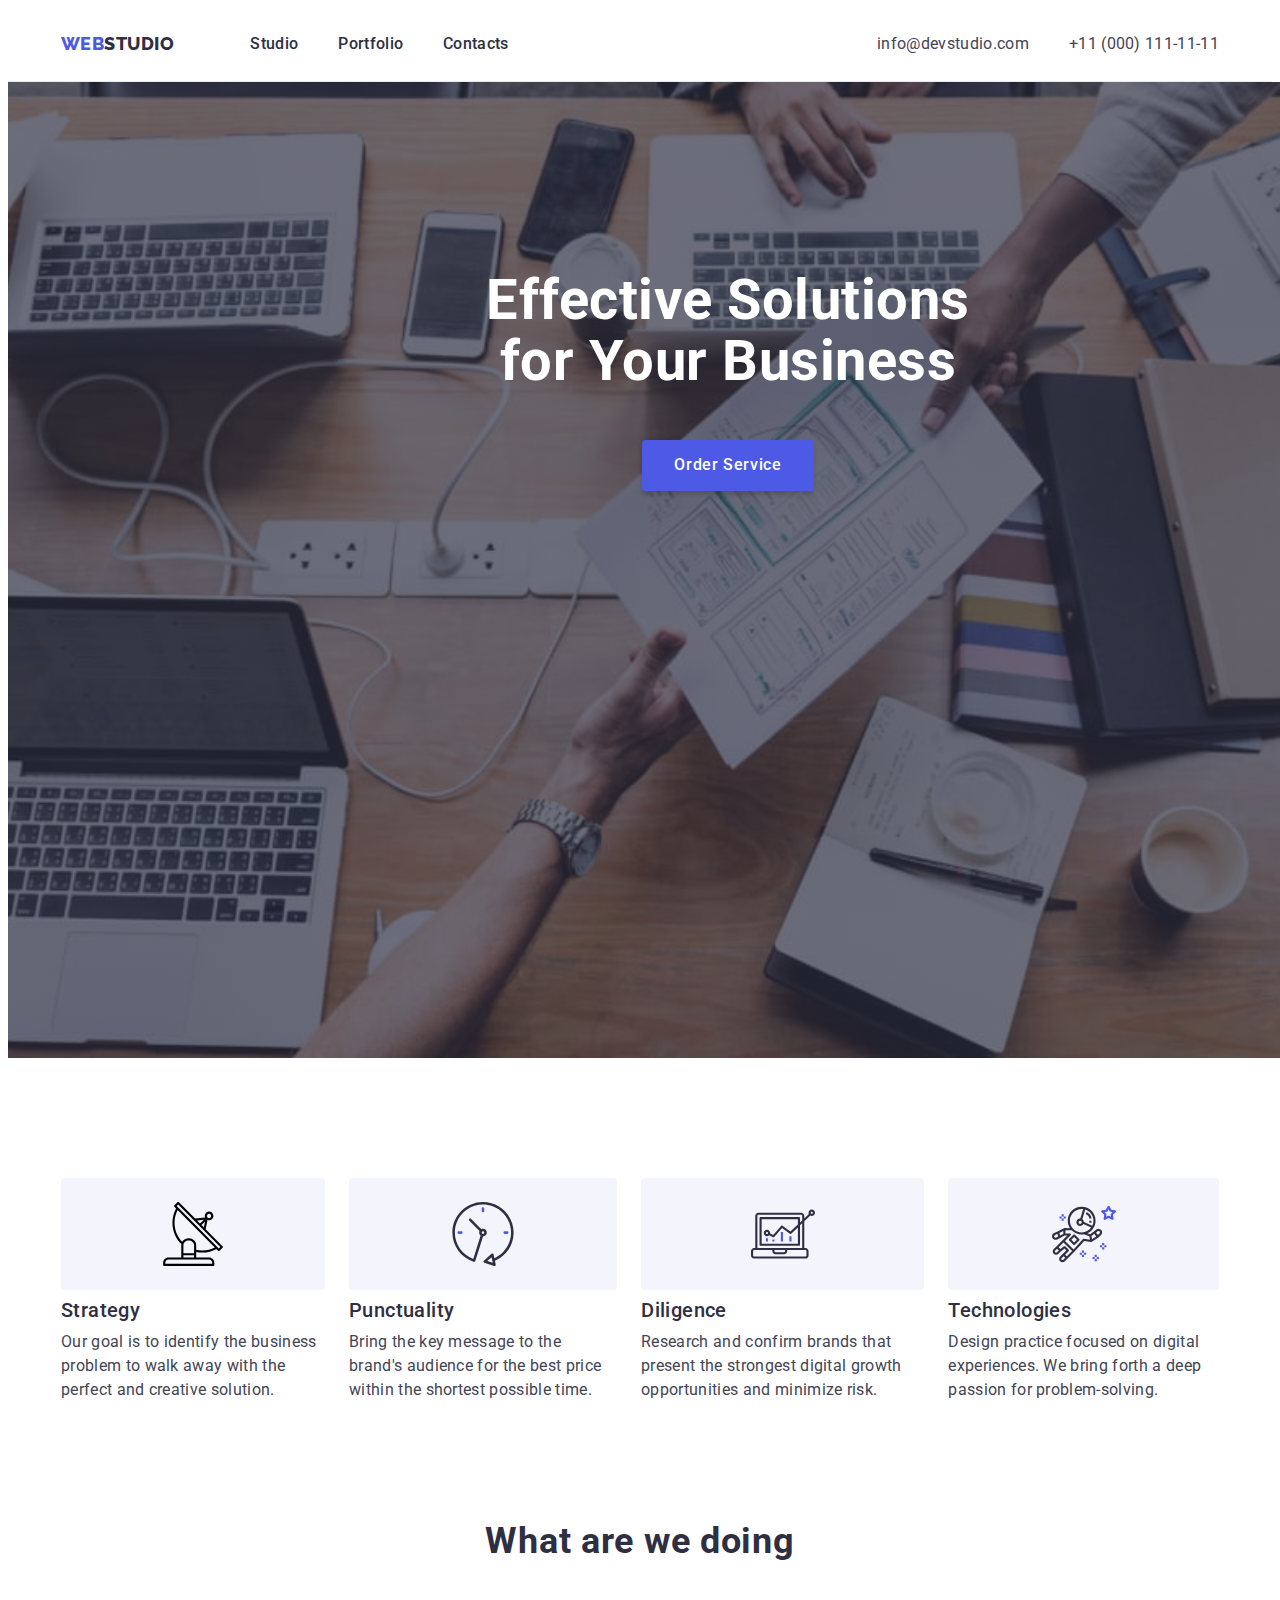
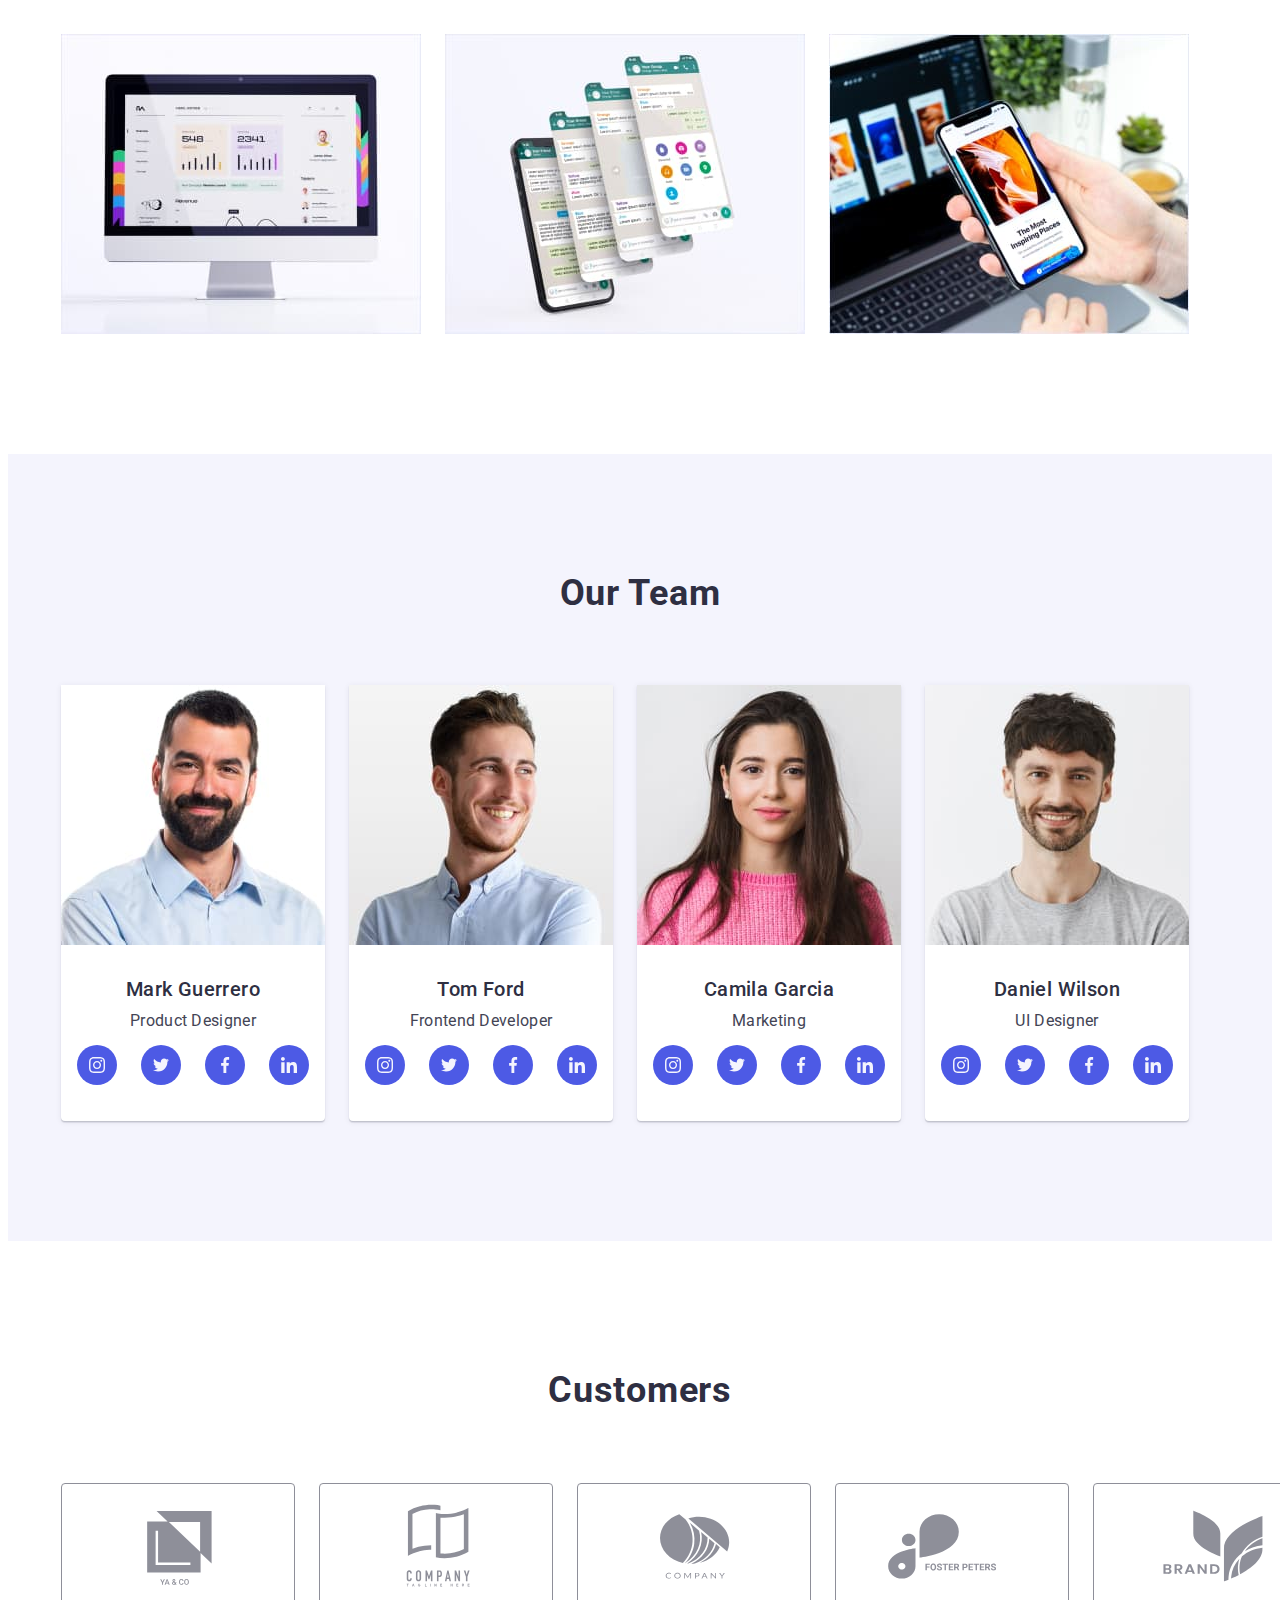
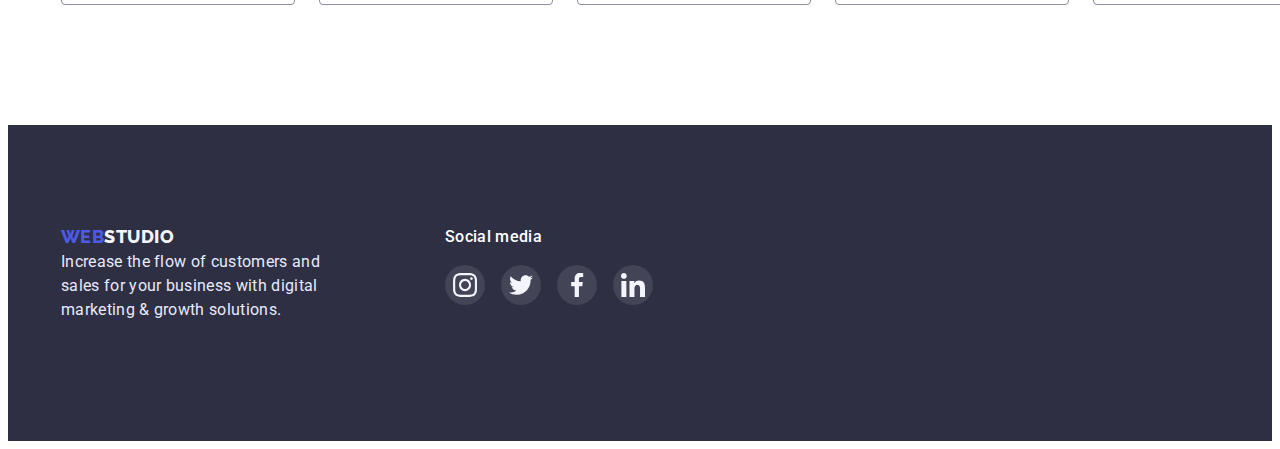
==== index.html @ adcd8532 "thth" ====
<!DOCTYPE html>
<html lang="en">
<head>
    <meta charset="UTF-8">
    <meta http-equiv="X-UA-Compatible" content="IE=edge">
    <meta name="viewport" content="width=device-width, initial-scale=1.0">
    <title>Document</title>
<link rel="preconnect" href="https://fonts.googleapis.com">
<link rel="preconnect" href="https://fonts.gstatic.com" crossorigin>
<link href="https://fonts.googleapis.com/css2?family=Raleway:wght@800&family=Roboto:wght@400;500;700&display=swap" rel="stylesheet">
<link rel="stylesheet" href="https://cdnjs.cloudflare.com/ajax/libs/modern-normalize/1.1.0/modern-normalize.min.css" integrity="sha512-wpPYUAdjBVSE4KJnH1VR1HeZfpl1ub8YT/NKx4PuQ5NmX2tKuGu6U/JRp5y+Y8XG2tV+wKQpNHVUX03MfMFn9Q==" crossorigin="anonymous" referrerpolicy="no-referrer" />
<link rel="stylesheet" href="./style/styles.css">

</head>
<body>
    <header class="header">
        <div class="container ">
           <div class="container-header ">
        <nav class="header-navigation">
            
            <a class="logo link" href="./index.html"><span class="web">Web</span><span class="studio">Studio</span></a>
           
            <ul class="header-list list">
                <li class="header-item item "><a class="header-link link" href="#">Studio</a></li>
                <li class="header-item item "><a class="header-link link" href="./portfolio.html">Portfolio</a></li>
                <li class="header-item item "><a class="header-link link" href="#">Contacts</a></li>
                
            </ul>
        </nav>
        
        <ul class="list">
            <li class="contact-list"><a class="contact  link" href="mailto:info@devstudio.com">info@devstudio.com</a></li>
            <li class="contact-list"><a class="contact  link" href="tel:+110001111111">+11 (000) 111-11-11</a></li>
        </ul>
           </div>
       
            
        </div>
        
       
    </header>
    <main class="hero">
       
        <section class="hero-section-one">
            <div class="container">
            <h1 class="hero-title">Effective Solutions for Your Business</h1>
            <button class="hero-btn" type="button">Order Service</button>
            </div>
        </section>
       
       <section class="hero-section section">
        <div class="container">
        <h2 class="description">Description</h2>
        <ul class=" one list">
            <li>
                <div class="icons">
                <svg class="icons-one">
                    <use href="./img/1symbol-defs.svg#icon-Vector-1"></use>
                </svg>
                </div>

                <h3 class="hero-title-two">Strategy</h3>
                <p class="hero-text">Our goal is to identify the business problem to walk away with the perfect and creative solution.</p>
                </li>
                <li>
                     <div class="icons">
                <svg class="icons-one">
                    <use href="./img/1symbol-defs.svg#icon-clock-1-1"></use>
                </svg>
                </div>
                    <h3 class="hero-title-two">
                        Punctuality
                    </h3>

                    <p class="hero-text">Bring the key message to the brand's audience for the best price within the shortest possible time.</p>
                </li>
                <li>
                     <div class="icons">
                <svg class="icons-one">
                    <use href="./img/1symbol-defs.svg#icon-diagram-1-1"></use>
                </svg>
                </div>
                    <h3 class="hero-title-two">Diligence</h3>
                    <p class="hero-text">Research and confirm brands that present the strongest digital growth opportunities and minimize risk.</p>
                </li>
                <li>
                     <div class="icons">
                <svg class="icons-one">
                    <use href="./img/1symbol-defs.svg#icon-astronaut-1-1"></use>
                </svg>
                </div>
                    <h3 class="hero-title-two">Technologies</h3>
                    <p class="hero-text">Design practice focused on digital experiences. We bring forth a deep passion for problem-solving.</p>
                </li>
        </ul>
        </div>
       </section>
                            

       <section class="hero-section-two section">
        <div class="container">
        <h2 class="title">What are we doing</h2>
        <ul class="list card-one">
            <li><img class="img item" src="./img/Rectangle71(3).jpg" alt="Монітор" height="300" width="360"></li>
            <li><img class="img item" src="./img/Rectangle71(1)(1).jpg" alt="Смартфон" height="300" width="360"></li>
            <li><img class="img item" src="./img/Rectangle71(2)(1).jpg" alt="Рука тримає телефон" height="300" width="360"></li>
        </ul>
        </div>
       </section>
                  
       <section class="hero-section-team section">
        <div class="container">
        <h2 class="title">Our Team</h2>
        <ul class="list card-two">
            <li class="team-link"><img class="photo" src="./img/img(4).jpg" alt="Марк" height="260" width="264">
            <h3 class="team">Mark Guerrero</h3>
        <p class="activity">Product Designer</p>
        <ul class="team-link-icons list">
            <li class="team-soc-item"><a class="team-icons" href="#"><svg class="svg-ivons"><use href="./img/symbol-defs.svg#icon-instagram-2-1"></use></svg></a></li>
            <li class="team-soc-item"><a class="team-icons" href="#"><svg class="svg-ivons"><use href="./img/symbol-defs.svg#icon-twitter-1-1"></use></svg></a></li>
            <li class="team-soc-item"><a class="team-icons" href="#"><svg class="svg-ivons"><use href="./img/symbol-defs.svg#icon-facebook-1-1"></use></svg></a></li>
            <li class="team-soc-item"><a class="team-icons" href="#"><svg class="svg-ivons"><use href="./img/symbol-defs.svg#icon-linkedin-1-1"></use></svg></a></li>
        </ul>
          </li>
            <li class="team-link"><img class="photo" src="./img/img(1)(1).jpg" alt="Том" height="260" width="264">
            <h3 class="team">Tom Ford</h3>
        <p class="activity">Frontend Developer</p>
         <ul class="team-link-icons list">
            <li class="team-soc-item"><a class="team-icons" href="#"><svg class="svg-ivons"><use href="./img/symbol-defs.svg#icon-instagram-2-1"></use></svg></a></li>
            <li class="team-soc-item"><a class="team-icons" href="#"><svg class="svg-ivons"><use href="./img/symbol-defs.svg#icon-twitter-1-1"></use></svg></a></li>
            <li class="team-soc-item"><a class="team-icons" href="#"><svg class="svg-ivons"><use href="./img/symbol-defs.svg#icon-facebook-1-1"></use></svg></a></li>
            <li class="team-soc-item"><a class="team-icons" href="#"><svg class="svg-ivons"><use href="./img/symbol-defs.svg#icon-linkedin-1-1"></use></svg></a></li>
        </ul>
         </li>
            <li class="team-link"><img class="photo" src="./img/img(2)(1).jpg" alt="Каміла" height="260" width="264">
            <h3 class="team">Camila Garcia</h3>
        <p class="activity">Marketing</p>
         <ul class="team-link-icons list">
            <li class="team-soc-item"><a class="team-icons" href="#"><svg class="svg-ivons"><use href="./img/symbol-defs.svg#icon-instagram-2-1"></use></svg></a></li>
            <li class="team-soc-item"><a class="team-icons" href="#"><svg class="svg-ivons"><use href="./img/symbol-defs.svg#icon-twitter-1-1"></use></svg></a></li>
            <li class="team-soc-item"><a class="team-icons" href="#"><svg class="svg-ivons"><use href="./img/symbol-defs.svg#icon-facebook-1-1"></use></svg></a></li>
            <li class="team-soc-item"><a class="team-icons" href="#"><svg class="svg-ivons"><use href="./img/symbol-defs.svg#icon-linkedin-1-1"></use></svg></a></li>
        </ul>
         </li>   
            <li class="team-link"><img class="photo" src="./img/img(3)(1).jpg" alt="Даніель" height="260" width="264">
            <h3 class="team">Daniel Wilson</h3>
        <p class="activity">UI Designer</p>
         <ul class="team-link-icons list">
            <li class="team-soc-item"><a class="team-icons" href="#"><svg class="svg-ivons"><use href="./img/symbol-defs.svg#icon-instagram-2-1"></use></svg></a></li>
            <li class="team-soc-item"><a class="team-icons" href="#"><svg class="svg-ivons"><use href="./img/symbol-defs.svg#icon-twitter-1-1"></use></svg></a></li>
            <li class="team-soc-item"><a class="team-icons" href="#"><svg class="svg-ivons"><use href="./img/symbol-defs.svg#icon-facebook-1-1"></use></svg></a></li>
            <li class="team-soc-item"><a class="team-icons" href="#"><svg class="svg-ivons"><use href="./img/symbol-defs.svg#icon-linkedin-1-1"></use></svg></a></li>
        </ul>
          </li>   
        </ul>
        </div>
       </section>
       <section class="customers">
        <div class="container">
        <h2 class="title">Customers</h2>
        <ul class="clients list">
           <li class="clients-icons-link"><a class="clients-icons-item" href="#"><svg class="clients-icons"><use href="./img/symbol-defs.svg#icon-Logo-6"></use></svg></a></li>
            <li class="clients-icons-link"><a class="clients-icons-item" href="#"><svg class="clients-icons"><use href="./img/symbol-defs.svg#icon-Logo-1-1"></use></svg></a></li>
            <li class="clients-icons-link"><a class="clients-icons-item" href="#"><svg class="clients-icons"><use href="./img/symbol-defs.svg#icon-Logo-2-1"></use></svg></a></li>
            <li class="clients-icons-link"><a class="clients-icons-item" href="#"><svg class="clients-icons"><use href="./img/symbol-defs.svg#icon-Logo-3-1"></use></svg></a></li>
            <li class="clients-icons-link"><a class="clients-icons-item" href="#"><svg class="clients-icons"><use href="./img/symbol-defs.svg#icon-Logo-4-1"></use></svg></a></li>
            <li class="clients-icons-link"><a class="clients-icons-item" href="#"><svg class="clients-icons"><use href="./img/symbol-defs.svg#icon-Logo-5-1"></use></svg></a></li>
          
        </div>
       </section>
                
        

    </main>
    <footer class="ending">
        <div class="container logo-container">
            <div >
        <a class="logo-ending link" href="./index.html"><span class="web">Web</span><span class="studio-ending">Studio</span></a>
        <p class="ending-text">Increase the flow of customers and sales for your business with digital marketing & growth solutions.</p>
        </div>
        <div class="icons-container">
            <h2 class="title-footer">Social media</h2>
            <ul class="team-soc-icons list">
            <li class="team-soc-item"><a class="team-icons-footer" href="#"><svg class="svg-ivons-footer"><use href="./img/symbol-defs.svg#icon-instagram-2-1"></use></svg></a></li>
            <li class="team-soc-item"><a class="team-icons-footer" href="#"><svg class="svg-ivons-footer"><use href="./img/symbol-defs.svg#icon-twitter-1-1"></use></svg></a></li>
            <li class="team-soc-item"><a class="team-icons-footer" href="#"><svg class="svg-ivons-footer"><use href="./img/symbol-defs.svg#icon-facebook-1-1"></use></svg></a></li>
            <li class="team-soc-item"><a class="team-icons-footer" href="#"><svg class="svg-ivons-footer"><use href="./img/symbol-defs.svg#icon-linkedin-1-1"></use></svg></a></li>
        </ul>
        </div>
        </div>
    </footer>
    
</body>
</html>
---- style/styles.css ----
:root {
    --prime-text-color: #434455;
    --title-text-color:#2E2F42;
    --accent-color: #4D5AE5;
    --white-text: #FFFFFF;
    --white:#F4F4FD;
    --white-background: #E7E9FC;
    --background-total: #E5E5E5;
}
p,h1,h2,h3,h4,h5,h6 {
    margin: 0;
}
ul {
    margin: 0;
    padding-left: 0;
}

body {
    font-family: 'Roboto', sans-serif;
    color: var(--title-text-color);
    font-size: 16px;
    line-height: 1.5;
    letter-spacing: 0.03em;
   
}
.container {
    width: 1158px; 
    padding-left: 15px;
    padding-right: 15px;
    
    margin: 0 auto;}
.list {
    list-style: none;
}
.link {
    text-decoration: none;
    
}
.section {
   
    padding-bottom: 120px;
}
img {
    display: block;
    width: 100%;
    height: auto;
}

.web {
font-family: 'Raleway', sans-serif;
font-weight: 800;
font-size: 18px;
line-height: 1.33;
color: var(--accent-color);
text-transform: uppercase;
}
.studio {
font-family: 'Raleway', sans-serif;
font-weight: 800;
font-size: 18px;
line-height: 1.33;

text-transform: uppercase;
color: var(--title-text-color);
}
.header {
background-color: var(--white-text);
padding-top: 24px;
padding-bottom: 24px;
border-bottom: 1px solid #E7E9FC;
}
.logo  {
    margin-right: 76px;
}
.container-header {
    display: flex;
}
.header-navigation {
    display: flex;
}
.header-list {
    display: flex;
   
}
.list {
    margin-left: auto;
}
.description {
    position:
absolute; 
width: 1px; 
height: 1px; 
margin:
-1px; 
padding: 0; 
overflow:
hidden; 
border: 0; 
clip: rect(0
0 0 0); 
}
.header-item:not( :last-child){
    margin-right: 40px;
}
.header-link {
 font-weight: 500;

letter-spacing: 0.02em;
color: var(--title-text-color);
}
.header-link:hover,.header-link:focus  {
    color: var(--accent-color);
}

.contact {
    font-weight: 400;

letter-spacing: 0.02em;
color: var(--prime-text-color);
}
.contact  {
font-weight: 400;

letter-spacing: 0.02em;
color: var(--prime-text-color);
}
.list {
    display: flex;
}
.contact-list:not( :last-child) {
    margin-right: 40px;
} 
.contact-list:hover {
    color: var(--accent-color);
}
.contact-list:focus {
    color: var(--accent-color);
}
.hero-section-one {
    background-color: var(--title-text-color);
    padding-top: 188px;
    padding-bottom: 188px;
    text-align: center;
    width: 1440px;
    margin-right: auto;
    margin-left: auto;
    height: 600px;
    background-image: linear-gradient(rgba(46, 47, 66, 0.7),rgba(46, 47, 66, 0.7)), url(../img/people-office1\(1\).jpg);
    background-repeat: no-repeat;
    background-position: center;
    background-size: cover;

}
.hero-title {
font-weight: 700;
font-size: 56px;
line-height: 1.09; 

color: var(--white-text);
margin-bottom: 48px;
width: 494px;
text-align: center;
margin-left: auto;
margin-right: auto;

}
.icons {
    display: flex;
    justify-content: center;
   padding: 24px 100px;
    border-radius: 4px;
    margin-bottom: 8px;
    background-color: var(--white);
}
.icons-one {
    width: 64px;
    height: 64px;
}
.hero-section {
    padding-bottom: 0;
}
.hero-section-two {
    padding-bottom: 120px;
}
.one {
    padding-top: 120px;
    padding-bottom: 120px;
    gap: 24px;

    
}

.hero-btn {
font-family: 'Roboto';
font-weight: 500;
font-size: 16px;
line-height: 1.18;
letter-spacing: 0.04em;
color: var(--white-text);
cursor: pointer;
background: var(--accent-color);
border: none;
box-shadow: 0px 4px 4px rgba(0, 0, 0, 0.15);
border-radius: 4px;
padding: 16px 32px;

}
.hero-btn:hover {
    color: var(--white-text);
    background: #404BBF; 
  box-shadow: 0px 1px 6px rgba(46, 47, 66, 0.08), 0px 1px 1px rgba(46, 47, 66, 0.16), 0px 2px 1px rgba(46, 47, 66, 0.08);
border-radius: 4px;
}

.hero-title-two {
font-weight: 500;
font-size: 20px;
line-height: 1.2;
letter-spacing: 0.02em;
color: var(--title-text-color);
margin-bottom: 8px;
}
.hero-text {
font-weight: 400;
letter-spacing: 0.02em;
color: var(--prime-text-color);
}
.title {
font-weight: 700;
font-size: 36px;
line-height: 1.1;
letter-spacing: 0.02em;
color: var(--title-text-color);
margin-bottom: 72px;
text-align: center;
}
.card-one{
    gap:  24px;   
}
.card-two {
    gap: 24px;
}
.team {
font-weight: 500;
font-size: 20px;
line-height: 1.2;
letter-spacing: 0.02em;
color: var(--title-text-color);
background-color: var(--white-text);
margin-bottom: 8px;
text-align: center;

}
.team-link-icons {
  
    display: flex;
    gap: 24px;
    justify-content: center;
    padding-bottom: 36px;
}
.team-soc-icons {
     display: flex;
    gap: 16px;
    justify-content: center;
    padding-bottom: 36px;
}

.team-soc-item {
    width: 40px;
    height: 40px;
    
}
.team-icons{
   
    background-color: var(--accent-color);
    border-radius: 50px;
    display: flex;
    align-items: center;
    justify-content: center;
    width: 40px;
    height: 40px;
    
}
.team-icons:hover,.team-icons:focus {
    background-color: #404BBF;
}
 .svg-ivons {
    width: 16px;
    height: 16px;
 }
 .svg-ivons-footer {
    width: 24px;
    height: 24px;
 }

.hero-section-team {
background: var(--white);
padding-top: 120px;
padding-bottom: 120px;
}
.customers {
    padding-top: 130px;
    padding-bottom: 120px;
}

.clients-icons {
    display: flex;
    width: 168px;
    height: 88px;
    border: 1px solid #8E8F99;
    border-radius: 4px;
    padding: 16px 32px;
    align-items: center;
    justify-content: center;
    fill: #8E8F99;

}

.clients-icons:hover,.clients-icons:focus {
    fill: #404BBF;
    border-color: #404BBF;}

.clients {
    gap: 24px;
}

.activity {
font-weight: 400;
letter-spacing: 0.02em;
color: var(--prime-text-color);
margin-bottom: 12px; 
text-align: center;
}
.ending-text {
font-weight: 400;
letter-spacing: 0.02em;
color: var(--white-background); 
width: 264px;
}
.team-link {
background: var(--white-text);
box-shadow: 0px 1px 6px rgba(46, 47, 66, 0.08), 0px 1px 1px rgba(46, 47, 66, 0.16), 0px 2px 1px rgba(46, 47, 66, 0.08);
border-radius: 0px 0px 4px 4px;

}
.photo {
    margin-bottom: 32px;
}
.studio-ending {
font-family: 'Raleway',sans-serif;
font-weight: 800;
font-size: 18px;
line-height: 21px;
color: var(--white);
text-transform: uppercase;
}
.ending {
    background: var(--title-text-color);
    padding-top: 100px;
    padding-bottom: 100px;
    align-self: start;

}
.logo-ending {
    margin-bottom: 16px;
}
.title-footer {
font-weight: 500;
font-size: 16px;
line-height: 1.5;

margin-bottom: 16px;

letter-spacing: 0.02em;

color: var(--white-text);
}



.team-icons-footer {
     width: 100%;
    height: 100%;
    background-color: rgba(255, 255, 255, 0.1);;
    border-radius: 50px;
    display: flex;
    align-items: center;
    justify-content: center;
}
.team-icons-footer:hover,.team-icons-footer:focus {
    background: #31D0AA;
}
.logo-container {
    display: flex;
    gap: 120px
}
 

/* ------------Porfolio */
.logo-web {
    font-family: 'Raleway',sans-serif;
   font-weight: 800;
    font-size: 18px;
    line-height: 1.3;
color: var(--accent-color);
text-transform: uppercase;
}
.logo-studio {
font-family: 'Raleway', sans-serif;
font-weight: 800;
font-size: 18px;
line-height: 1.3;
text-transform: uppercase;
color: var(--title-text-color);
text-transform: uppercase;
}
.portfolio {
    position:
absolute; 
width: 1px; 
height: 1px; 
margin:
-1px; 
padding: 0; 
overflow:
hidden; 
border: 0; 
clip: rect(0
0 0 0); 
}
.cap {
    background: var(--white-text);
    padding-top: 24px;
    padding-bottom: 24px;
    border-bottom: 1px solid #E7E9FC;
    box-shadow: 0px 2px 1px rgba(46, 47, 66, 0.08), 0px 1px 1px rgba(46, 47, 66, 0.16), 0px 1px 6px rgba(46, 47, 66, 0.08);
}
.cap-navigation {
    display: flex;
}
.cap-list {
    font-weight: 500;
    letter-spacing: 0.02em;
    color: var(--title-text-color); 
}
.cap-link {
    gap: 40px;
}
.container-cap {
    display: flex;
}
.cap-list:hover, .cap-list:focus  {
    color: var(--accent-color);
}
.contact:hover, .contact:focus  {
    color: var(--accent-color)
}


.list {
    list-style: none;
}
.link {
    text-decoration: none;
    }
.contact{
    font-weight: 400;
   letter-spacing: 0.02em;
    color: var(--prime-text-color); 
}
.midle-btn {
 display: flex;
 flex-direction: row;
 justify-content: center ;
 align-items: center;
 padding: 12px 24px;
 margin-right: 24px;
 border: 1px solid var(--white-background);
 border-radius: 4px;
 font-weight: 500;
 text-align: center;
 
}
.button {
    padding-top: 96px;
    justify-content: center ;
    padding-bottom: 72px;
}
.midle-btn {
font-family: 'Roboto';
font-weight: 500;
letter-spacing: 0.04em;
cursor: pointer;
color: var(--accent-color);
background: var(--white);

}

.midle-btn:hover,.midle-btn:focus {
     color: var(--white-text);
    background: #404BBF; 
    box-shadow: 0px 4px 4px rgba(0, 0, 0, 0.15);
border-radius: 4px;
border: 1px solid #404BBF; 
}
.img-card {
    display: flex;
    flex-wrap: wrap;
    padding-bottom: 120px;
    column-gap: 24px;
    row-gap: 48px;
   
}


.product-tumb {
    position: relative;
    overflow: hidden;
}

.overley {
    position: absolute;
    top: 0;
    left: 0;
    width: 100%;
    height: 100%;
    background-color: rgba(33, 150, 243, 0.9);
    transform: translateY(100%);
    opacity: 0;
    transition: transform 250ms cubic-bezier(0.4, 0, 0.2, 1), opacity 250ms cubic-bezier(0.4, 0, 0.2, 1);
}
.p-text {
    display: flex;
    width: 296px;
    height: 96px;
    color: var(--white);
    position: absolute;
    top: 50%;
    left: 50%;
    opacity: 0;
    transform: translate(-50%, -50%);
    transition: opacity 250ms cubic-bezier(0.4, 0, 0.2, 1);
    font-weight: 400;
    font-size: 16px;
    line-height: 1.5;
    letter-spacing: 0.02em;
}


 .img-card>.midle-item:hover  .p-text {
    
    opacity: 1;
}
 .img-card>.midle-item:hover .overley {
    transform: translateY(0);
    opacity: 1;
}


















.midle-item {
    background-color:var(--white-text);
    margin-right: 24p;
    background: #FFFFFF;
    box-shadow: 0px 1px 6px rgba(46, 47, 66, 0.08);
}
.midle-item:hover {
    box-shadow: 0px 1px 6px rgba(46, 47, 66, 0.08), 0px 1px 1px rgba(46, 47, 66, 0.16), 0px 2px 1px rgba(46, 47, 66, 0.08);
}
.gap {
    column-gap: 24px;
    row-gap: 48px;
    display: flex;
}

.midle-item .link {
    margin-bottom: 32px;
}

.midle-description{
font-weight: 500;
font-size: 20px;
line-height: 1.2;
letter-spacing: 0.02em;
color: var(--title-text-color);
margin-bottom: 8px;


}
.midle-text {
font-weight: 400;
letter-spacing: 0.02em;
color: var(--prime-text-color);



}
.logo-studio-end {
font-family: 'Raleway',sans-serif;
font-weight: 800;
font-size: 18px;
line-height: 1.16;
color: var(--white);
text-transform: uppercase;
}
.app {
 border-bottom:  1px solid #E7E9FC;
 border-right: 1px solid #E7E9FC;
 border-left: 1px solid #E7E9FC;
 border-top: 1px solid transparent;
padding-top: 32px;
padding-bottom: 32px;
padding-left: 15px;
}
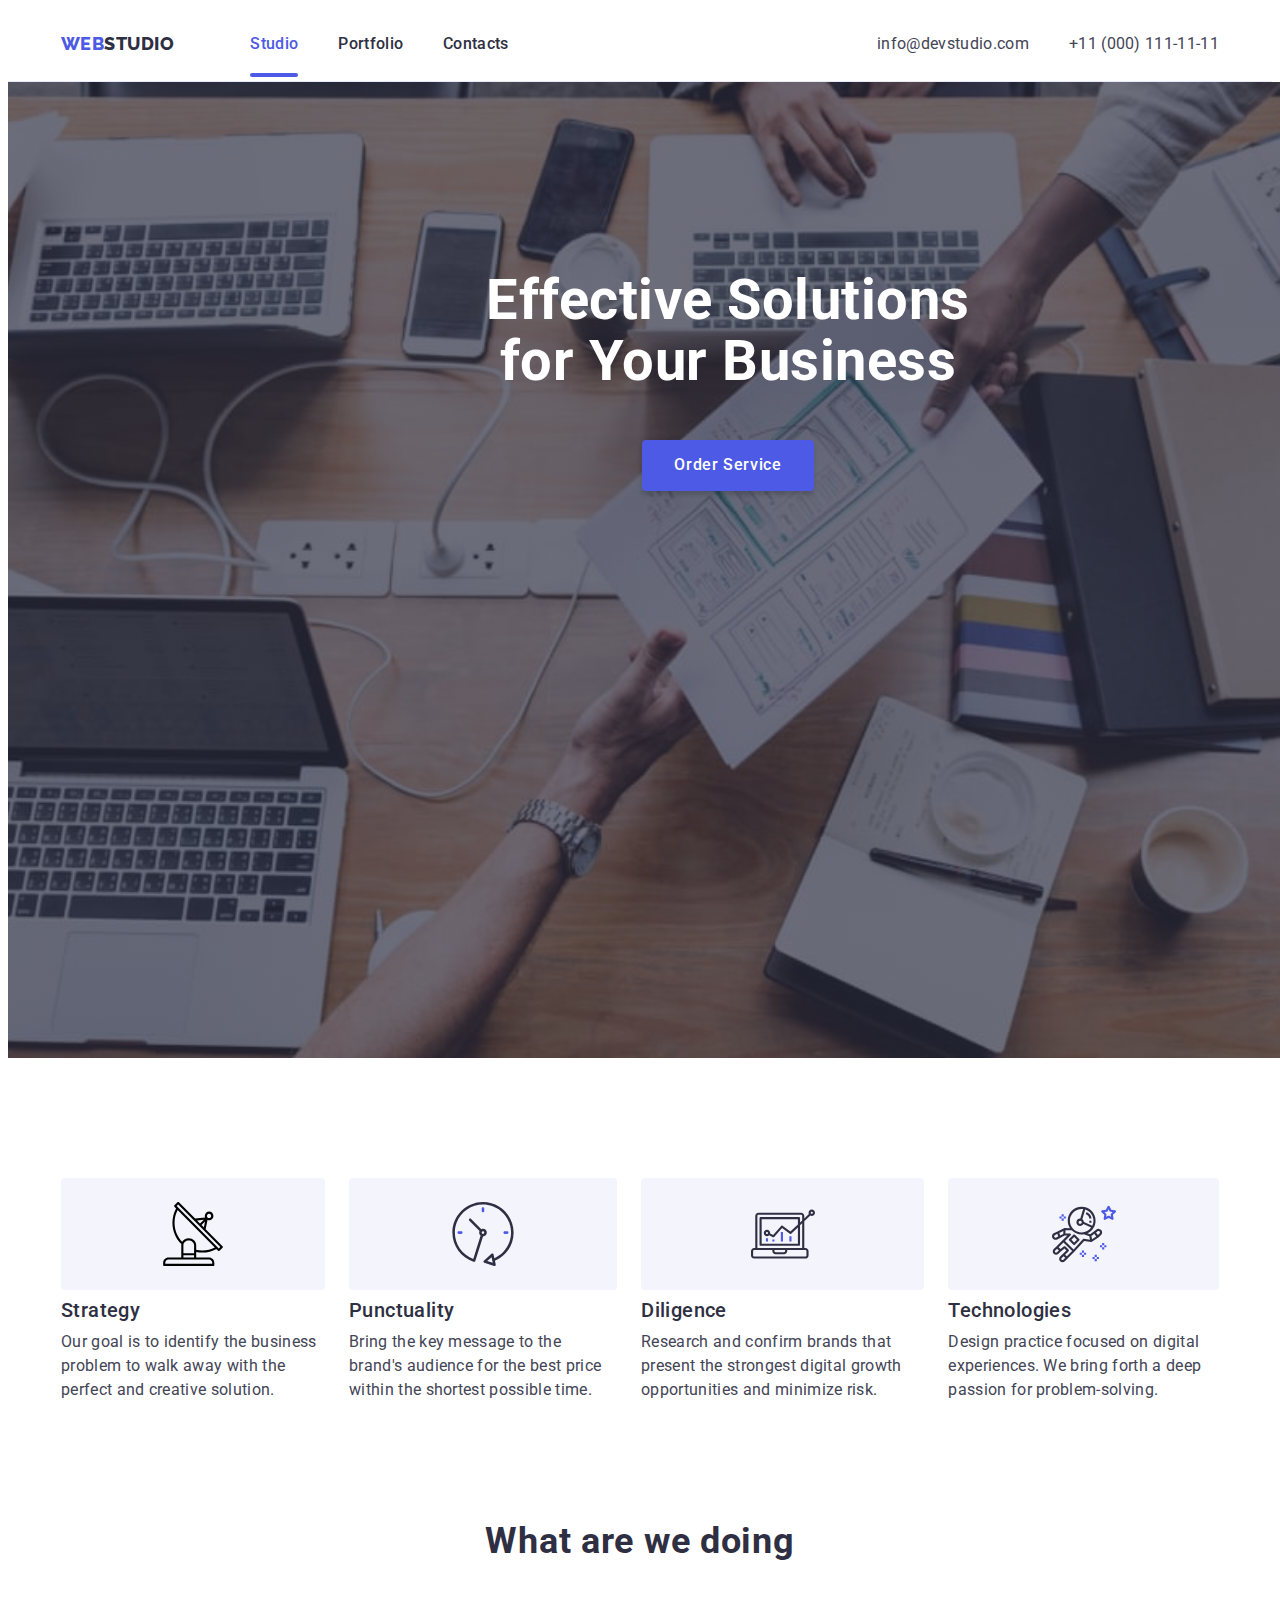
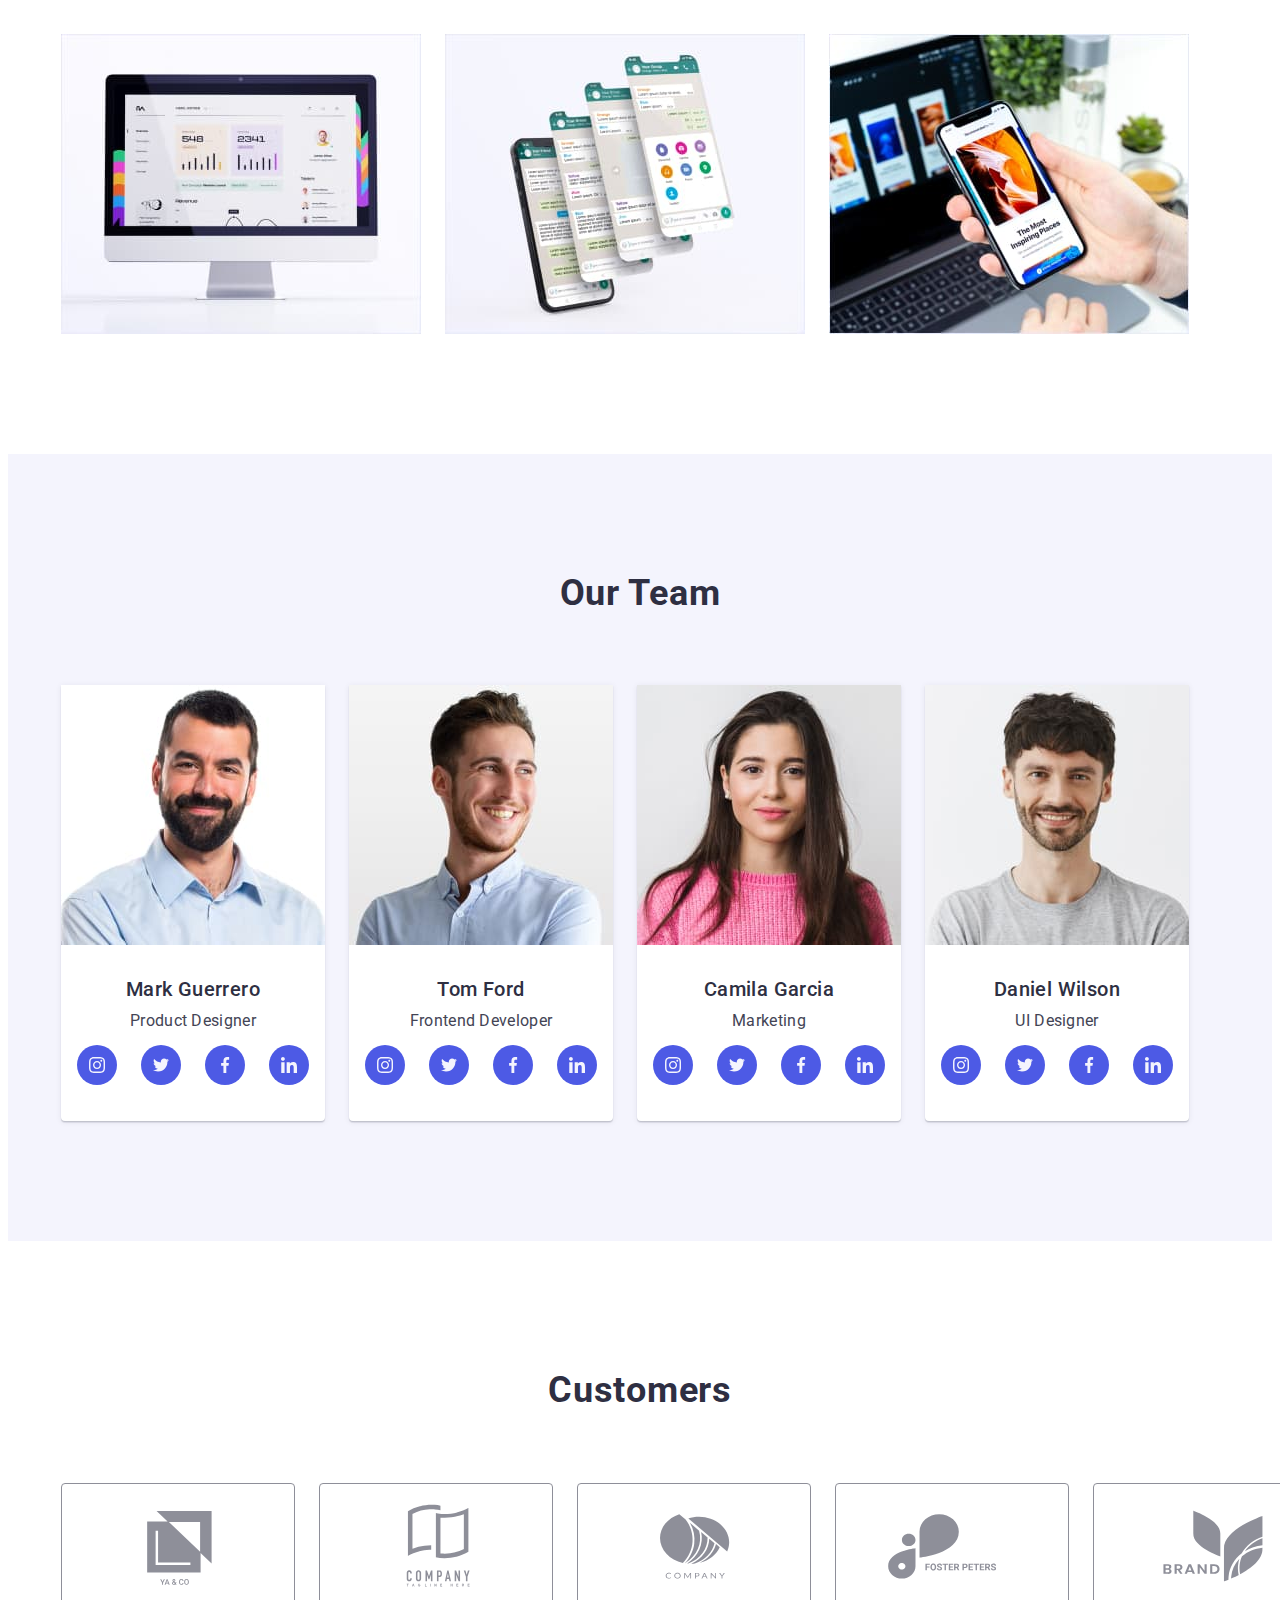
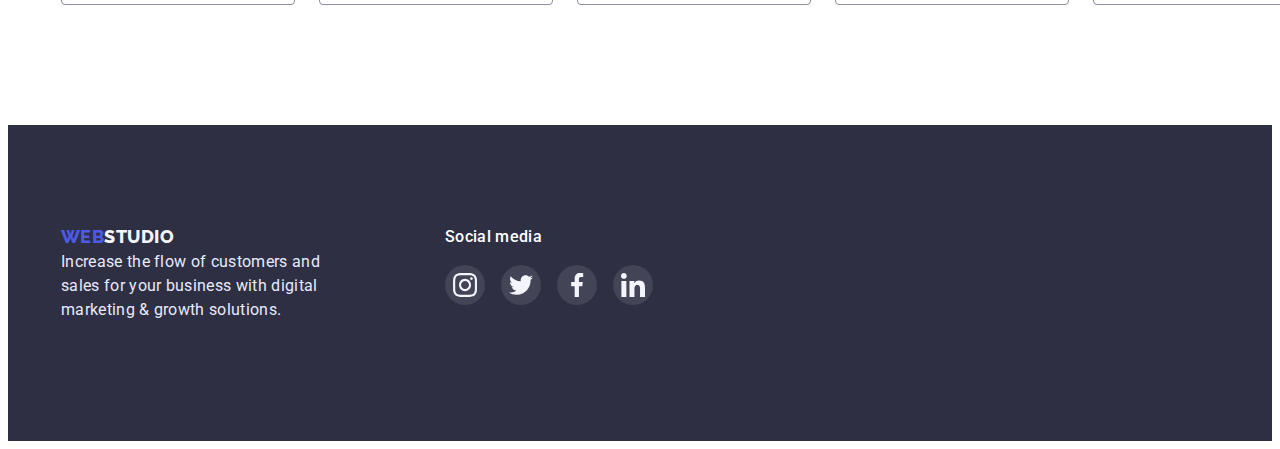
==== commit 2d5b7dd2: "rzzgzg" ====
--- a/index.html
+++ b/index.html
@@ -21,7 +21,7 @@
             <a class="logo link" href="./index.html"><span class="web">Web</span><span class="studio">Studio</span></a>
            
             <ul class="header-list list">
-                <li class="header-item item "><a class="header-link link" href="#">Studio</a></li>
+                <li class="header-item item "><a class="header-link current link" href="#">Studio</a></li>
                 <li class="header-item item "><a class="header-link link" href="./portfolio.html">Portfolio</a></li>
                 <li class="header-item item "><a class="header-link link" href="#">Contacts</a></li>
                 
@@ -44,7 +44,12 @@
         <section class="hero-section-one">
             <div class="container">
             <h1 class="hero-title">Effective Solutions for Your Business</h1>
-            <button class="hero-btn" type="button">Order Service</button>
+            <button class="hero-btn" type="button" data-modal-open>Order Service</button>
+            </div>
+            <div class="backdrop is-hidden "data-modal>
+               <div class="modal">
+                <button data-modal-close>close</button>
+               </div>
             </div>
         </section>
        
@@ -189,6 +194,6 @@
         </div>
         </div>
     </footer>
-    
+    <script src="./js/modal.js"></script>
 </body>
 </html>--- a/style/styles.css
+++ b/style/styles.css
@@ -104,6 +104,8 @@
 }
 .header-link {
  font-weight: 500;
+ position: relative;
+ padding-bottom: 24px;
 
 letter-spacing: 0.02em;
 color: var(--title-text-color);
@@ -212,6 +214,56 @@
 border-radius: 4px;
 }
 
+/* modal */
+
+.backdrop {
+    position: fixed;
+    width: 100%;
+    height: 100%;
+    top: 0;
+    left: 0;
+   background-color: rgba(0, 0, 0, 0.5);
+
+}
+.backdrop.is-hidden {
+    opacity: 0;
+    pointer-events: none;
+}
+
+.modal {
+    position: absolute;
+    top: 50%;
+    left: 50%;
+   transform: translate(-50%, -50%) scaleX(1);
+transition-duration: 250ms;
+transition-timing-function: cubic-bezier(0.4, 0, 0.2, 1);
+
+min-width: 408px;
+min-height: 584px;
+
+background-color: #FCFCFC;
+}
+
+
+
+
+
+
+
+
+
+
+
+
+
+
+
+
+
+
+
+
+
 .hero-title-two {
 font-weight: 500;
 font-size: 20px;
@@ -442,7 +494,43 @@
     font-weight: 500;
     letter-spacing: 0.02em;
     color: var(--title-text-color); 
-}
+    padding-bottom: 24px;
+    position: relative;
+}
+
+.current:after {
+      content:'';
+    display: block;
+    position: absolute;
+
+    width: 100%;
+    height: 4px;
+    border-radius: 2px;
+    background: var(--accent-color);
+    bottom: 0;
+    left: 0;
+
+    opacity: 1;
+}
+.current {
+    color: var(--accent-color);
+}
+
+
+.cap-list:hover,
+.cap-list:focus,
+.cap-list:active {
+    color: var(--accent-color);
+}
+
+
+
+
+
+
+
+
+
 .cap-link {
     gap: 40px;
 }
@@ -503,7 +591,7 @@
 border-radius: 4px;
 border: 1px solid #404BBF; 
 }
-.img-card {
+.img-card  {
     display: flex;
     flex-wrap: wrap;
     padding-bottom: 120px;
@@ -570,9 +658,6 @@
 
 
 
-
-
-
 .midle-item {
     background-color:var(--white-text);
     margin-right: 24p;
@@ -582,11 +667,7 @@
 .midle-item:hover {
     box-shadow: 0px 1px 6px rgba(46, 47, 66, 0.08), 0px 1px 1px rgba(46, 47, 66, 0.16), 0px 2px 1px rgba(46, 47, 66, 0.08);
 }
-.gap {
-    column-gap: 24px;
-    row-gap: 48px;
-    display: flex;
-}
+
 
 .midle-item .link {
     margin-bottom: 32px;
@@ -626,4 +707,25 @@
 padding-top: 32px;
 padding-bottom: 32px;
 padding-left: 15px;
-}+}
+
+
+
+
+
+
+
+
+
+
+
+
+
+
+
+
+
+
+
+
+
